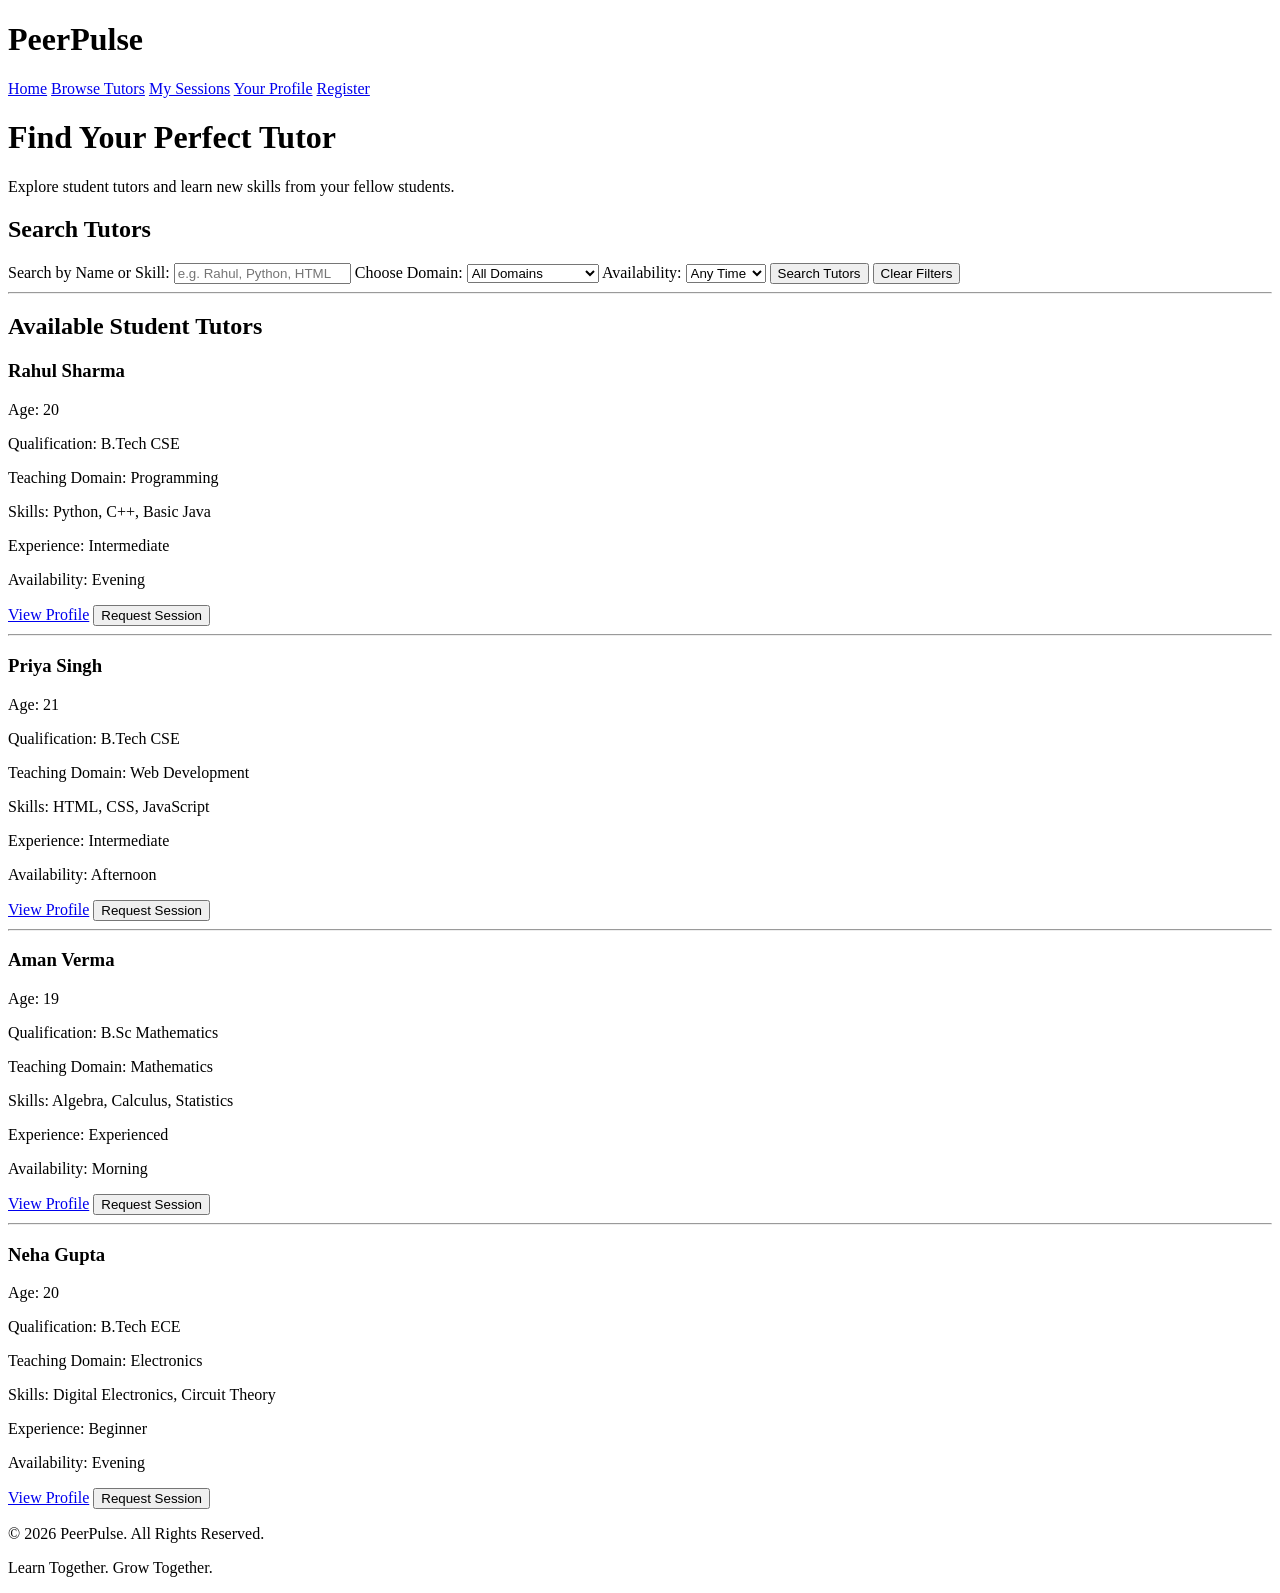
==== browse.html @ c5c2dfd3 "Add complete multi-page HTML architecture (index, login, browse, profile, registration, sessions)" ====
<!DOCTYPE html>
<html>

<head>

    <title>PeerPulse - Browse Tutors</title>

    <meta charset="UTF-8">

    <meta name="viewport" content="width=device-width, initial-scale=1.0">
    <link rel="stylesheet" href="style.css">
</head>

<body>

    <!-- Navigation Bar -->

    <header>

        <h1>PeerPulse</h1>

        <nav>

            <a href="index.html">Home</a>

            <a href="browse.html">Browse Tutors</a>

            <a href="sessions.html">My Sessions</a>

            <a href="profile.html">Your Profile</a>

            <a href="registration.html">Register</a>

        </nav>

    </header>


    <!-- Main Section -->

    <main>

        <h1>Find Your Perfect Tutor</h1>

        <p>
            Explore student tutors and learn new skills
            from your fellow students.
        </p>


        <!-- Search Section -->

        <section>

            <h2>Search Tutors</h2>

           
            <form id="tutorSearchForm">

                <label for="searchInput">Search by Name or Skill:</label>
                <input type="text" id="searchInput"
                    placeholder="e.g. Rahul, Python, HTML">

                <label for="domainFilter">Choose Domain:</label>
                <select id="domainFilter">
                    <option value="all">All Domains</option>
                    <option value="programming">Programming</option>
                    <option value="web development">Web Development</option>
                    <option value="mathematics">Mathematics</option>
                    <option value="electronics">Electronics</option>
                    <option value="design">Design</option>
                    <option value="languages">Languages</option>
                </select>

                <label for="availabilityFilter">Availability:</label>
                <select id="availabilityFilter">
                     <option value="all">Any Time</option>
                     <option value="morning">Morning</option>
                     <option value="afternoon">Afternoon</option>
                     <option value="evening">Evening</option>
                </select>

                <button type="submit">Search Tutors</button>
                <button type="reset">Clear Filters</button>

            </form>


        </section>


        <hr>


        <!-- Tutor Profiles -->

        <section>

            <h2>Available Student Tutors</h2>


            <!-- Tutor 1 -->

            <article>

                <h3>Rahul Sharma</h3>

                <p>Age: 20</p>

                <p>Qualification: B.Tech CSE</p>

                <p>Teaching Domain: Programming</p>

                <p>Skills: Python, C++, Basic Java</p>

                <p>Experience: Intermediate</p>

                <p>Availability: Evening</p>

                <a href="profile.html">View Profile</a>

                <button type="button">Request Session</button>

            </article>


            <hr>


            <!-- Tutor 2 -->

            <article>

                <h3>Priya Singh</h3>

                <p>Age: 21</p>

                <p>Qualification: B.Tech CSE</p>

                <p>Teaching Domain: Web Development</p>

                <p>Skills: HTML, CSS, JavaScript</p>

                <p>Experience: Intermediate</p>

                <p>Availability: Afternoon</p>

                <a href="profile.html">View Profile</a>

                <button type="button">Request Session</button>

            </article>


            <hr>


            <!-- Tutor 3 -->

            <article>

                <h3>Aman Verma</h3>

                <p>Age: 19</p>

                <p>Qualification: B.Sc Mathematics</p>

                <p>Teaching Domain: Mathematics</p>

                <p>Skills: Algebra, Calculus, Statistics</p>

                <p>Experience: Experienced</p>

                <p>Availability: Morning</p>

                <a href="profile.html">View Profile</a>

                <button type="button">Request Session</button>

            </article>


            <hr>


            <!-- Tutor 4 -->

            <article>

                <h3>Neha Gupta</h3>

                <p>Age: 20</p>

                <p>Qualification: B.Tech ECE</p>

                <p>Teaching Domain: Electronics</p>

                <p>Skills: Digital Electronics, Circuit Theory</p>

                <p>Experience: Beginner</p>

                <p>Availability: Evening</p>

                <a href="profile.html">View Profile</a>

                <button type="button">Request Session</button>

            </article>

        </section>

    </main>


    <!-- Footer -->

    <footer>

        <p>© 2026 PeerPulse. All Rights Reserved.</p>

        <p>Learn Together. Grow Together.</p>

    </footer>
    <script src="script.js"></script>


</body>

</html>
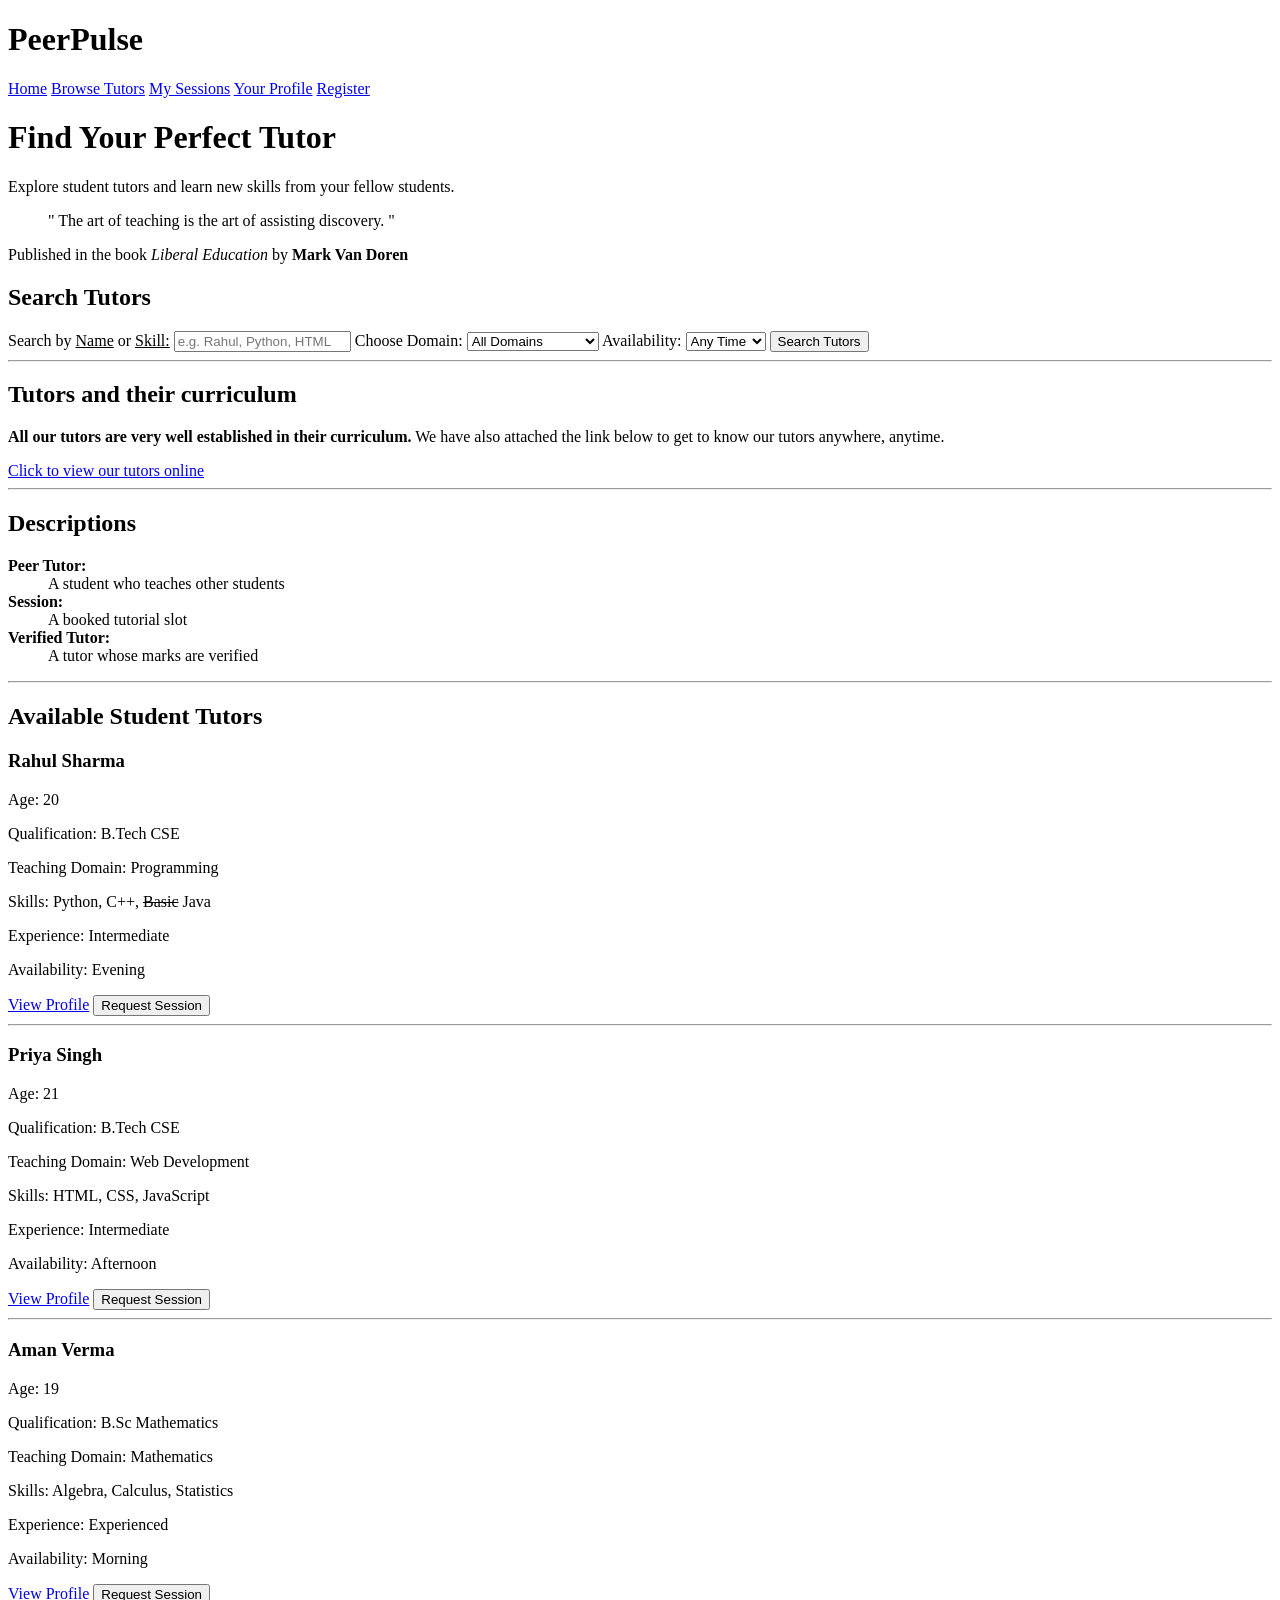
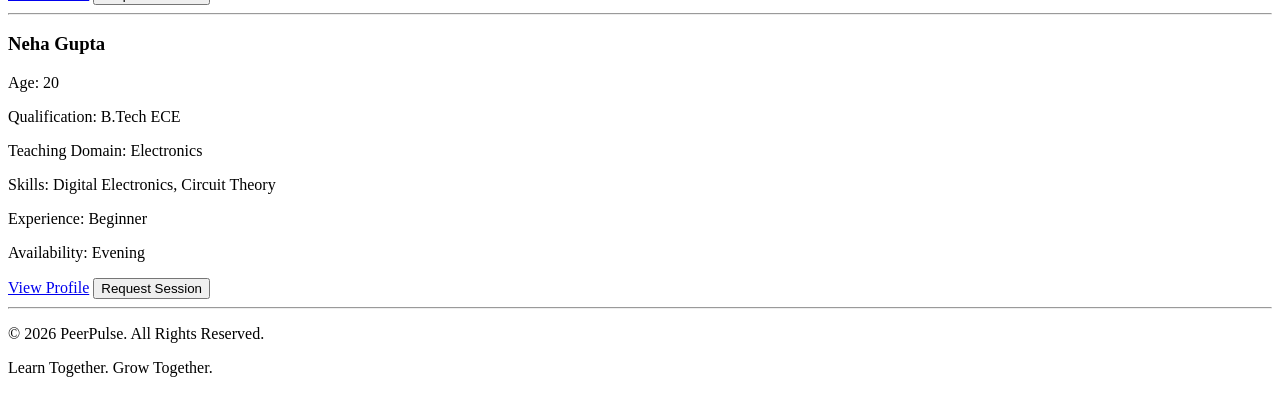
==== commit 3a5c6c6c: "Added the tutor profile skills Updated navigation comment, improved search label, added tutor curric" ====
--- a/browse.html
+++ b/browse.html
@@ -1,4 +1,3 @@
-
 <!DOCTYPE html>
 <html>
 
@@ -14,7 +13,7 @@
 
 <body>
 
-    <!-- Navigation Bar -->
+    <!--nav site-->
 
     <header>
 
@@ -48,6 +47,10 @@
             from your fellow students.
         </p>
 
+        <blockquote>" The art of teaching is the art of assisting discovery. "</blockquote> 
+        
+        <p>Published in the book <cite>Liberal Education</cite> 
+        by <b>Mark Van Doren</b></p>
 
         <!-- Search Section -->
 
@@ -58,7 +61,7 @@
            
             <form id="tutorSearchForm">
 
-                <label for="searchInput">Search by Name or Skill:</label>
+                <label for="searchInput">Search by <ins>Name</ins> or <ins>Skill:</ins></label>
                 <input type="text" id="searchInput"
                     placeholder="e.g. Rahul, Python, HTML">
 
@@ -82,7 +85,6 @@
                 </select>
 
                 <button type="submit">Search Tutors</button>
-                <button type="reset">Clear Filters</button>
 
             </form>
 
@@ -91,7 +93,32 @@
 
 
         <hr>
-
+            <h2>Tutors and their curriculum</h2>
+        <section>
+            <p><strong>All our tutors are very well established in their curriculum.</strong> We have
+            also attached the link below to get to know our tutors anywhere, anytime.</p>
+
+            <a href="https://mentr.in/" target="_blank" rel="noopener">
+            Click to view our tutors online</a>
+        </section>
+
+        <hr>
+    
+                  <h2>Descriptions</h2>
+        <div>
+            <dl>
+                <dt><b>Peer Tutor:</b></dt>
+                <dd>A student who teaches other students</dd>
+
+                <dt><b>Session:</b><dt>
+                <dd>A booked tutorial slot</dd>
+
+                <dt><b>Verified Tutor:</b></dt>
+                <dd>A tutor whose marks are verified</dd>
+            </dl>
+        </div>
+
+        <hr>
 
         <!-- Tutor Profiles -->
 
@@ -112,7 +139,7 @@
 
                 <p>Teaching Domain: Programming</p>
 
-                <p>Skills: Python, C++, Basic Java</p>
+                <p>Skills: Python, C++, <del>Basic</del> Java</p>
 
                 <p>Experience: Intermediate</p>
 
@@ -212,6 +239,7 @@
 
     </main>
 
+     <hr>
 
     <!-- Footer -->
 
@@ -222,7 +250,6 @@
         <p>Learn Together. Grow Together.</p>
 
     </footer>
-    <script src="script.js"></script>
 
 
 </body>
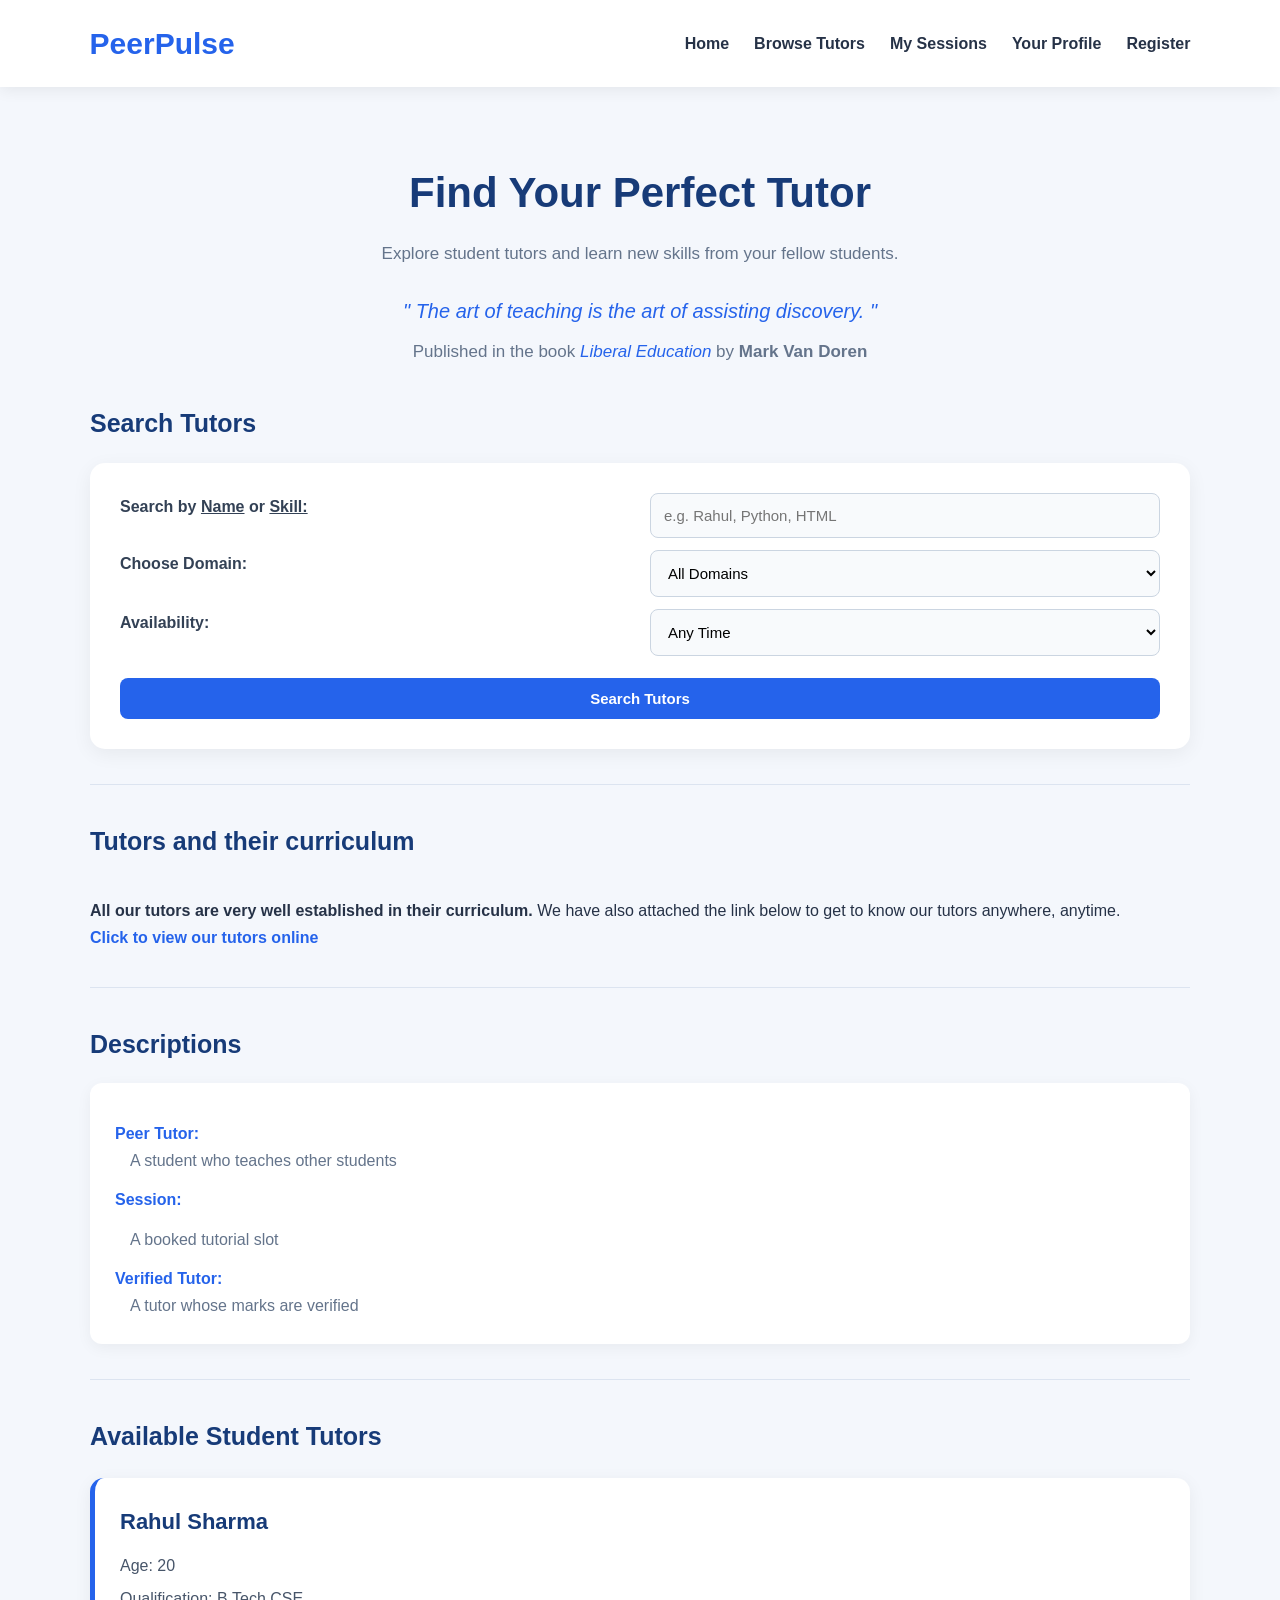
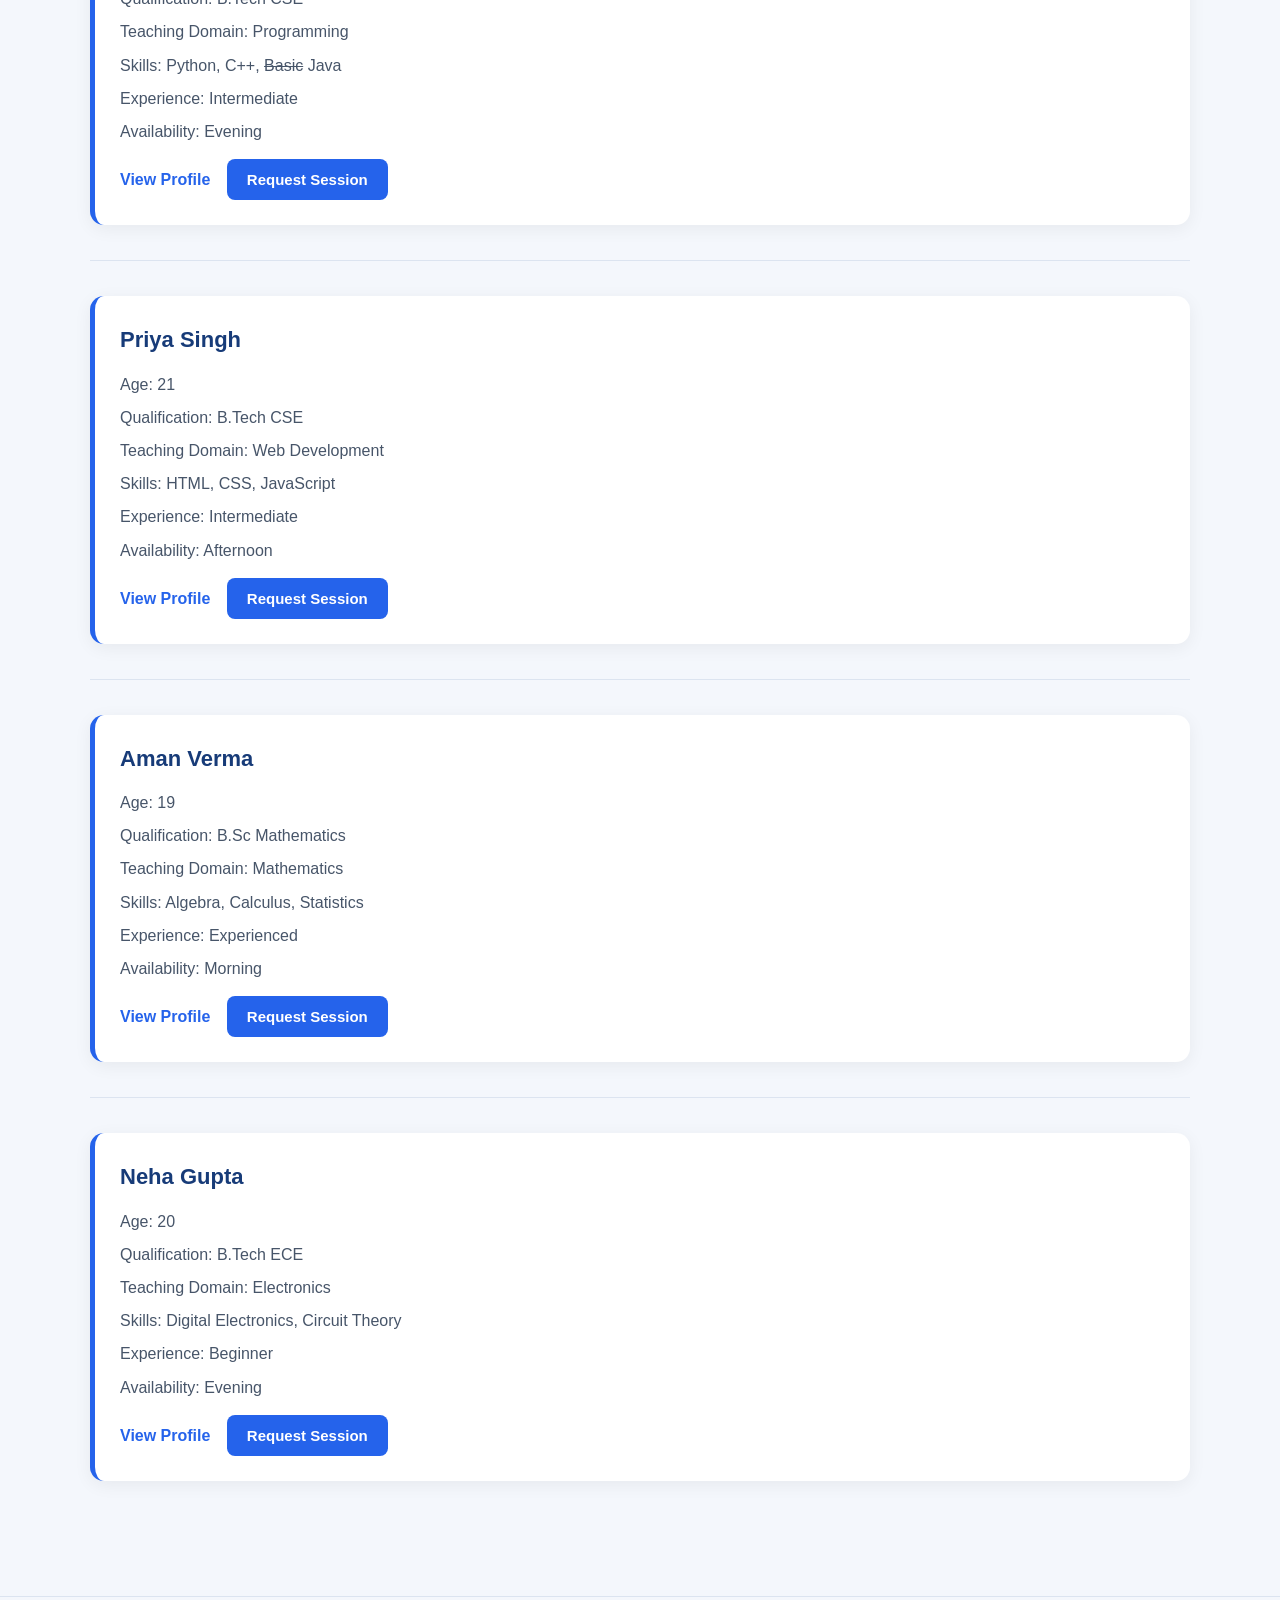
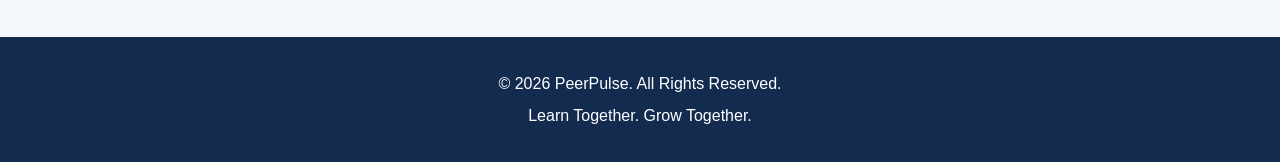
==== commit 895da2ab: "Updated the layout" ====
--- a/browse.html
+++ b/browse.html
@@ -8,7 +8,7 @@
     <meta charset="UTF-8">
 
     <meta name="viewport" content="width=device-width, initial-scale=1.0">
-    <link rel="stylesheet" href="style.css">
+    <link rel="stylesheet" href="browse.css">
 </head>
 
 <body>
--- a/browse.css
+++ b/browse.css
@@ -0,0 +1,310 @@
+
+/* =================================
+   PEERPULSE - MAIN CSS
+================================= */
+
+/* 1. Global Styling */
+* {
+    margin: 0;
+    padding: 0;
+    box-sizing: border-box;
+}
+
+html {
+    scroll-behavior: smooth;
+}
+
+body {
+    font-family: 'Segoe UI', Arial, sans-serif;
+    background-color: #f4f7fc;
+    color: #263247;
+    line-height: 1.7;
+}
+
+/* 2. Navigation Bar */
+header {
+    background-color: #ffffff;
+    padding: 18px 7%;
+    display: flex;
+    justify-content: space-between;
+    align-items: center;
+    box-shadow: 0 3px 15px rgba(0,0,0,0.07);
+    position: sticky;
+    top: 0;
+    z-index: 100;
+}
+
+header h1 {
+    color: #2563eb;
+    font-size: 30px;
+    font-weight: 800;
+}
+
+nav {
+    display: flex;
+    gap: 25px;
+    flex-wrap: wrap;
+}
+
+nav a {
+    color: #263247;
+    text-decoration: none;
+    font-weight: 600;
+    transition: 0.3s;
+}
+
+nav a:hover {
+    color: #2563eb;
+}
+
+/* 3. Main Hero Section */
+main {
+    max-width: 1150px;
+    margin: auto;
+    padding: 45px 25px;
+}
+
+main > h1 {
+    text-align: center;
+    font-size: 42px;
+    color: #173b78;
+    margin-top: 25px;
+    margin-bottom: 12px;
+}
+
+main > p {
+    text-align: center;
+    color: #64748b;
+    font-size: 17px;
+}
+
+blockquote {
+    text-align: center;
+    font-size: 20px;
+    font-style: italic;
+    color: #2563eb;
+    margin: 25px auto 10px;
+}
+
+cite {
+    color: #2563eb;
+}
+
+/* 4. Section Headings */
+section {
+    margin: 35px 0;
+}
+
+section h2,
+main > h2 {
+    color: #173b78;
+    font-size: 25px;
+    margin-bottom: 18px;
+}
+
+hr {
+    border: none;
+    height: 1px;
+    background-color: #dce4f0;
+    margin: 35px 0;
+}
+
+/* 5. Search Form */
+#tutorSearchForm {
+    background-color: white;
+    padding: 30px;
+    border-radius: 15px;
+    box-shadow: 0 5px 20px rgba(0,0,0,0.06);
+    display: grid;
+    grid-template-columns: 1fr 1fr;
+    gap: 12px 20px;
+}
+
+#tutorSearchForm label {
+    font-weight: 600;
+    color: #334155;
+}
+
+#tutorSearchForm input,
+#tutorSearchForm select {
+    width: 100%;
+    padding: 13px;
+    border: 1px solid #cbd5e1;
+    border-radius: 8px;
+    font-size: 15px;
+    background-color: #f8fafc;
+    outline: none;
+    transition: 0.3s;
+}
+
+#tutorSearchForm input:focus,
+#tutorSearchForm select:focus {
+    border-color: #2563eb;
+    box-shadow: 0 0 5px rgba(37,99,235,0.2);
+}
+
+/* 6. Buttons */
+button {
+    background-color: #2563eb;
+    color: white;
+    border: none;
+    padding: 12px 20px;
+    border-radius: 8px;
+    font-size: 15px;
+    font-weight: 600;
+    cursor: pointer;
+    transition: 0.3s;
+}
+
+button:hover {
+    background-color: #173b78;
+    transform: translateY(-2px);
+}
+
+#tutorSearchForm button {
+    grid-column: 1 / -1;
+    margin-top: 10px;
+}
+
+/* 7. Tutor Information Link */
+main section a {
+    color: #2563eb;
+    font-weight: 600;
+    text-decoration: none;
+}
+
+main section a:hover {
+    text-decoration: underline;
+}
+
+/* 8. Description Section */
+dl {
+    background-color: white;
+    padding: 25px;
+    border-radius: 12px;
+    box-shadow: 0 4px 15px rgba(0,0,0,0.05);
+}
+
+dt {
+    color: #2563eb;
+    margin-top: 12px;
+}
+
+dd {
+    color: #64748b;
+    margin-left: 15px;
+}
+
+/* 9. Tutor Profile Cards */
+article {
+    background-color: white;
+    padding: 25px;
+    margin: 20px 0;
+    border-radius: 14px;
+    box-shadow: 0 4px 18px rgba(0,0,0,0.06);
+    border-left: 5px solid #2563eb;
+    transition: 0.3s;
+}
+
+article:hover {
+    transform: translateY(-5px);
+    box-shadow: 0 10px 25px rgba(37,99,235,0.12);
+}
+
+article h3 {
+    color: #173b78;
+    font-size: 22px;
+    margin-bottom: 12px;
+}
+
+article p {
+    margin: 6px 0;
+    color: #475569;
+}
+
+article a {
+    display: inline-block;
+    margin-top: 15px;
+    margin-right: 12px;
+    color: #2563eb;
+    font-weight: 600;
+    text-decoration: none;
+}
+
+article a:hover {
+    text-decoration: underline;
+}
+
+/* 10. Footer */
+footer {
+    background-color: #142b50;
+    color: white;
+    text-align: center;
+    padding: 28px 15px;
+    margin-top: 40px;
+}
+
+footer p {
+    margin: 5px;
+}
+
+/* 11. Animations */
+article {
+    animation: fadeIn 0.7s ease;
+}
+
+@keyframes fadeIn {
+    from {
+        opacity: 0;
+        transform: translateY(15px);
+    }
+    to {
+        opacity: 1;
+        transform: translateY(0);
+    }
+}
+
+/* 12. Responsive Design */
+@media (max-width: 768px) {
+
+    header {
+        flex-direction: column;
+        gap: 15px;
+    }
+
+    nav {
+        justify-content: center;
+        gap: 12px;
+    }
+
+    nav a {
+        font-size: 14px;
+    }
+
+    main > h1 {
+        font-size: 30px;
+    }
+
+    #tutorSearchForm {
+        grid-template-columns: 1fr;
+    }
+
+    #tutorSearchForm button {
+        grid-column: auto;
+    }
+
+    article {
+        padding: 20px;
+    }
+}
+
+@media (max-width: 400px) {
+    nav {
+        flex-direction: column;
+        align-items: center;
+    }
+
+    main {
+        padding: 25px 15px;
+    }
+}
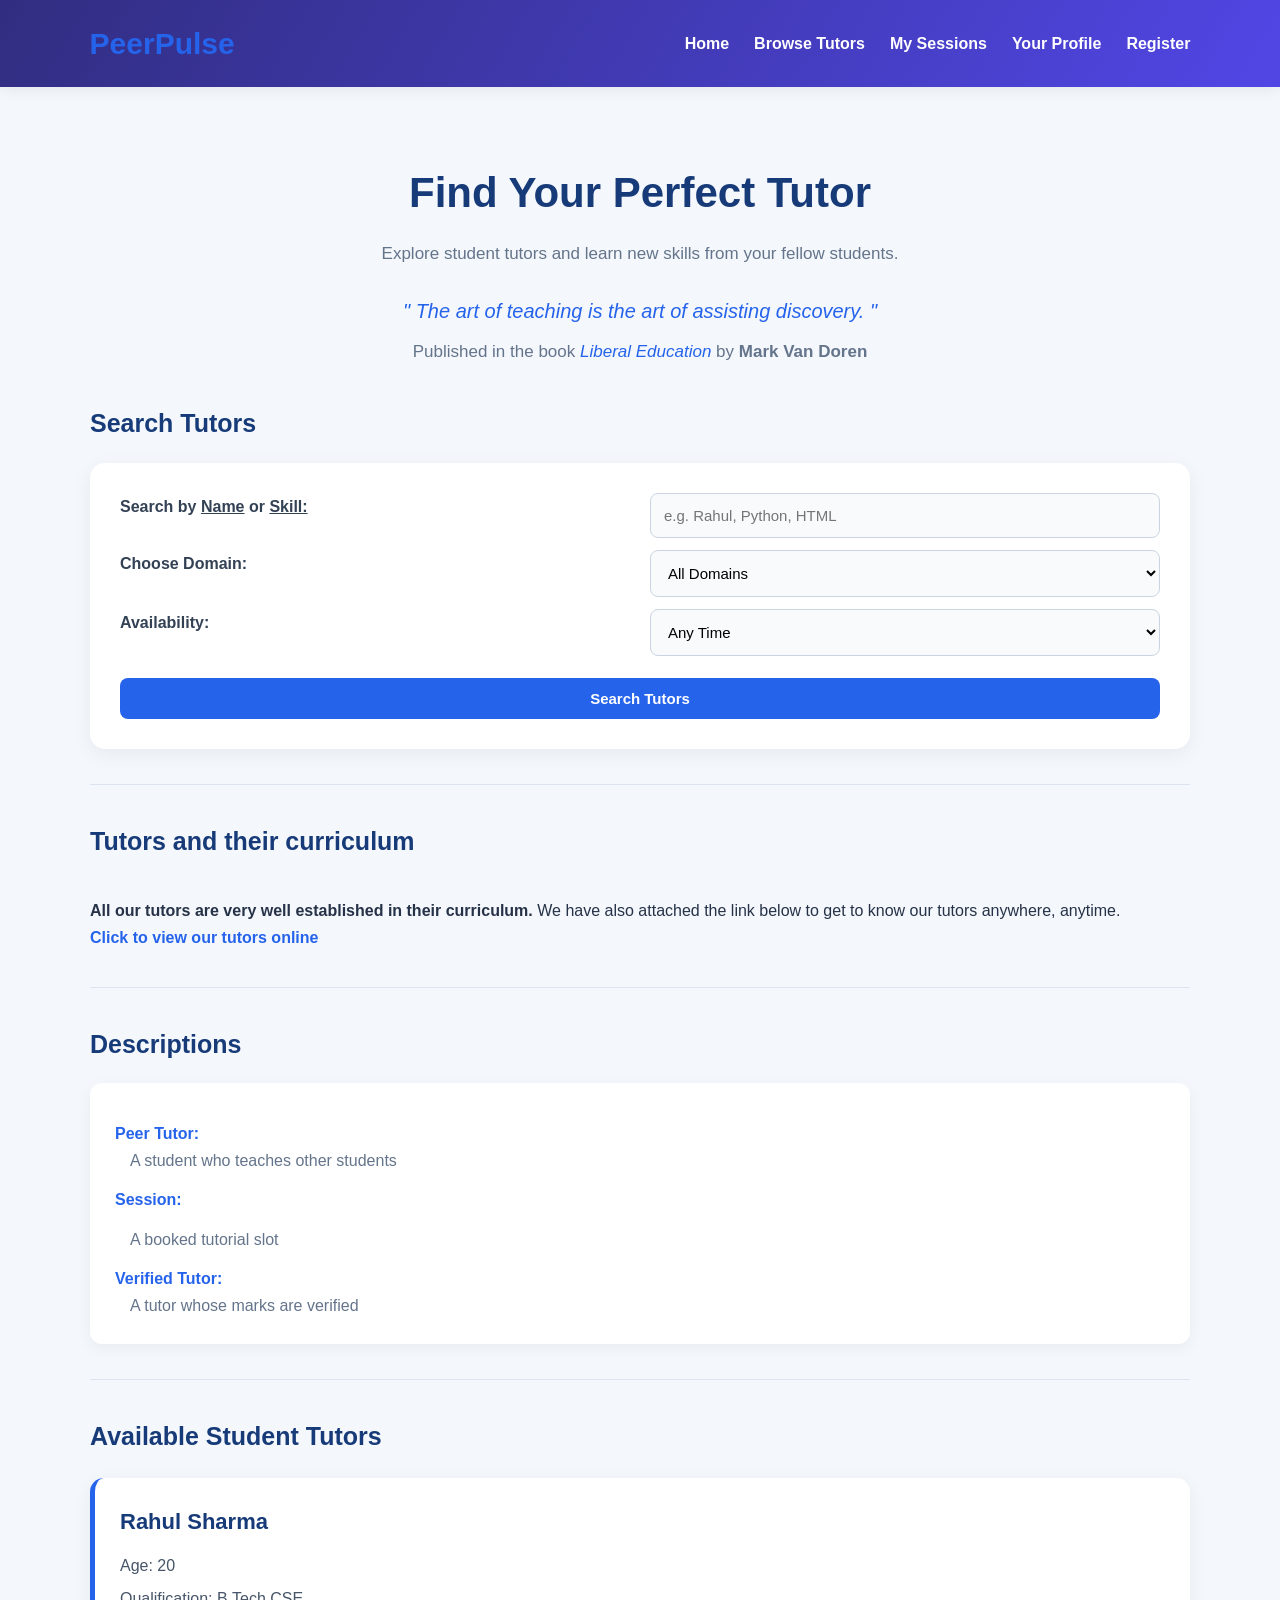
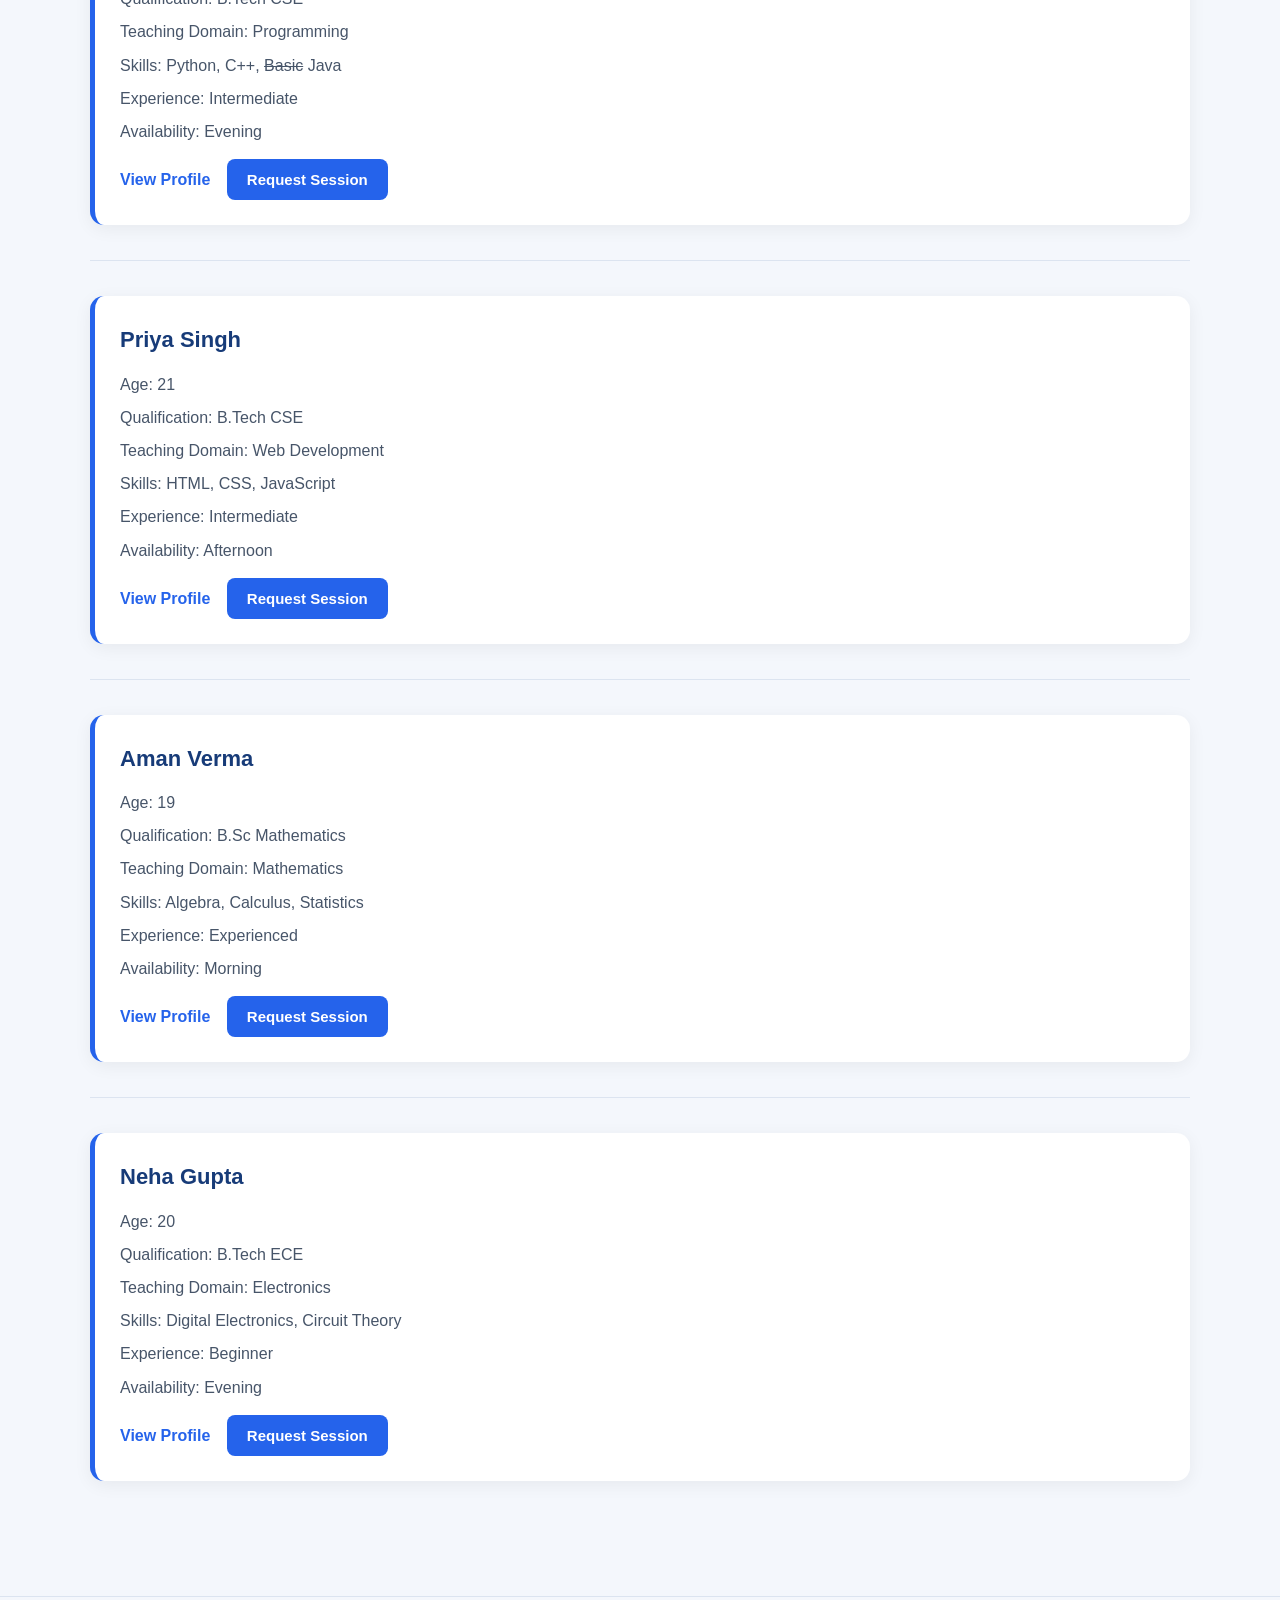
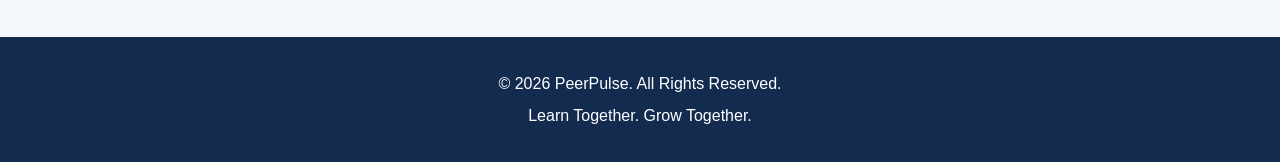
==== commit e578aee3: "Remove commented navigation from browse.html Removed commented navigation section from browse.html" ====
--- a/browse.html
+++ b/browse.html
@@ -12,8 +12,6 @@
 </head>
 
 <body>
-
-    <!--nav site-->
 
     <header>
 
--- a/browse.css
+++ b/browse.css
@@ -1,9 +1,7 @@
-
 /* =================================
    PEERPULSE - MAIN CSS
 ================================= */
 
-/* 1. Global Styling */
 * {
     margin: 0;
     padding: 0;
@@ -23,7 +21,8 @@
 
 /* 2. Navigation Bar */
 header {
-    background-color: #ffffff;
+    background: linear-gradient(120deg, #312e81, #5146e5);
+    color: #ffffff;
     padding: 18px 7%;
     display: flex;
     justify-content: space-between;
@@ -47,7 +46,7 @@
 }
 
 nav a {
-    color: #263247;
+    color: #ffffff;
     text-decoration: none;
     font-weight: 600;
     transition: 0.3s;
@@ -308,3 +307,4 @@
         padding: 25px 15px;
     }
 }
+
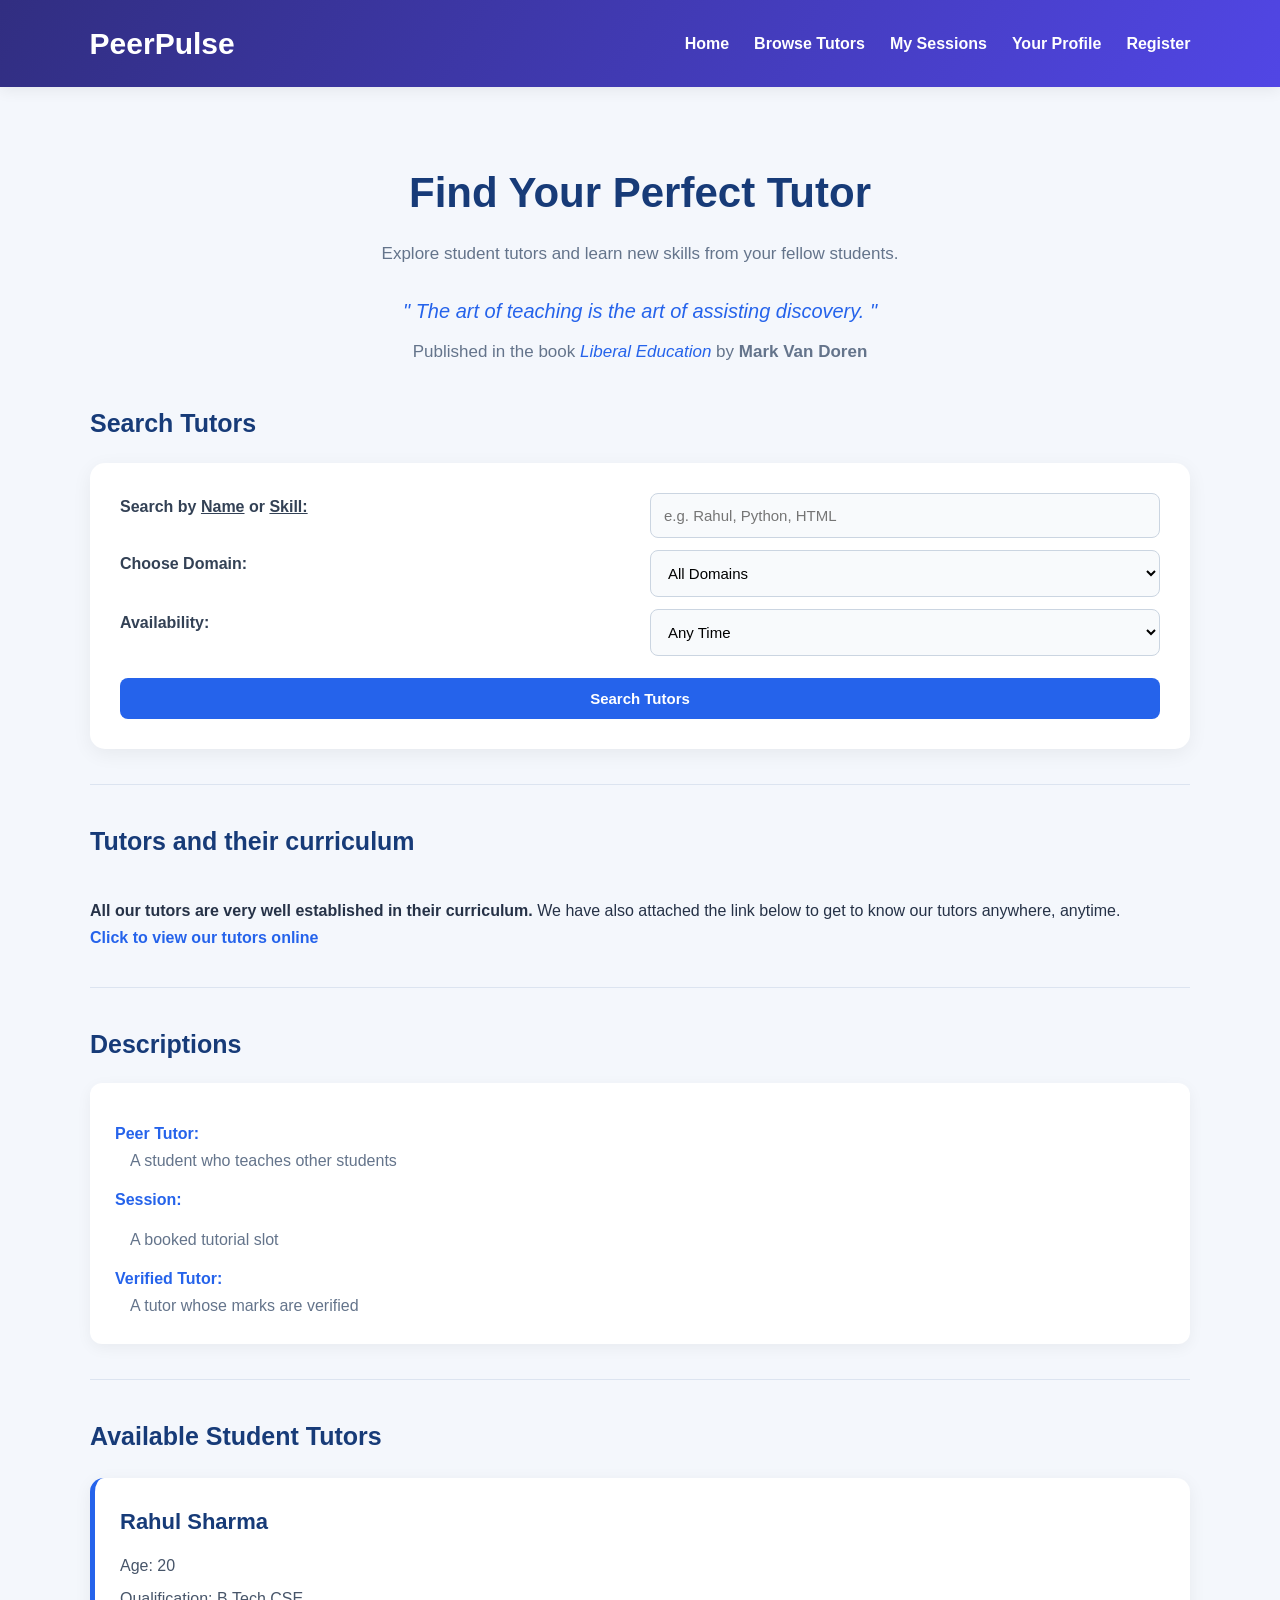
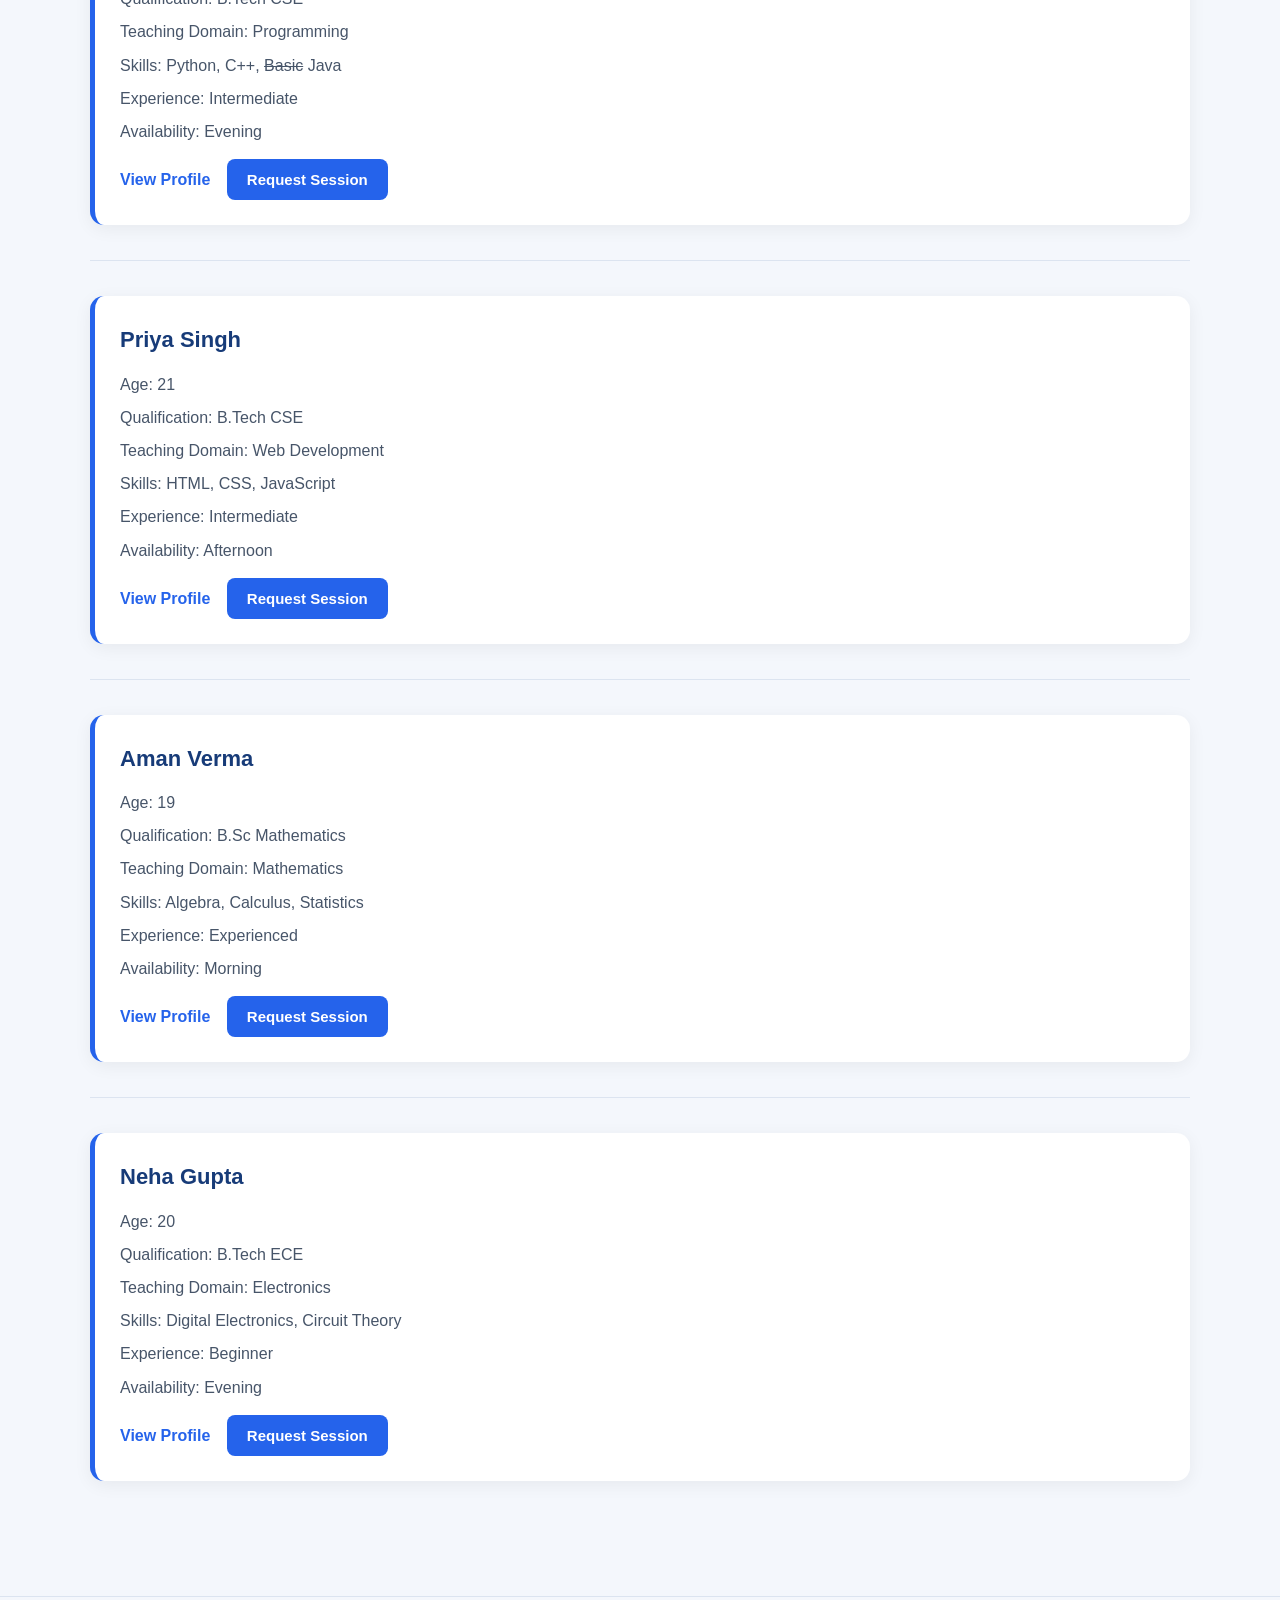
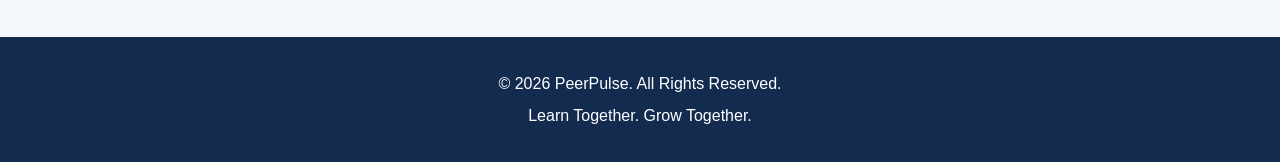
==== commit 661a0a56: "Add JavaScrip in feature-js branch" ====
--- a/browse.html
+++ b/browse.html
@@ -12,6 +12,8 @@
 </head>
 
 <body>
+
+    <!--nav site-->
 
     <header>
 
@@ -248,6 +250,7 @@
         <p>Learn Together. Grow Together.</p>
 
     </footer>
+    <script src="script.js"></script>
 
 
 </body>
--- a/browse.css
+++ b/browse.css
@@ -34,7 +34,7 @@
 }
 
 header h1 {
-    color: #2563eb;
+    color: #ffffff;
     font-size: 30px;
     font-weight: 800;
 }
